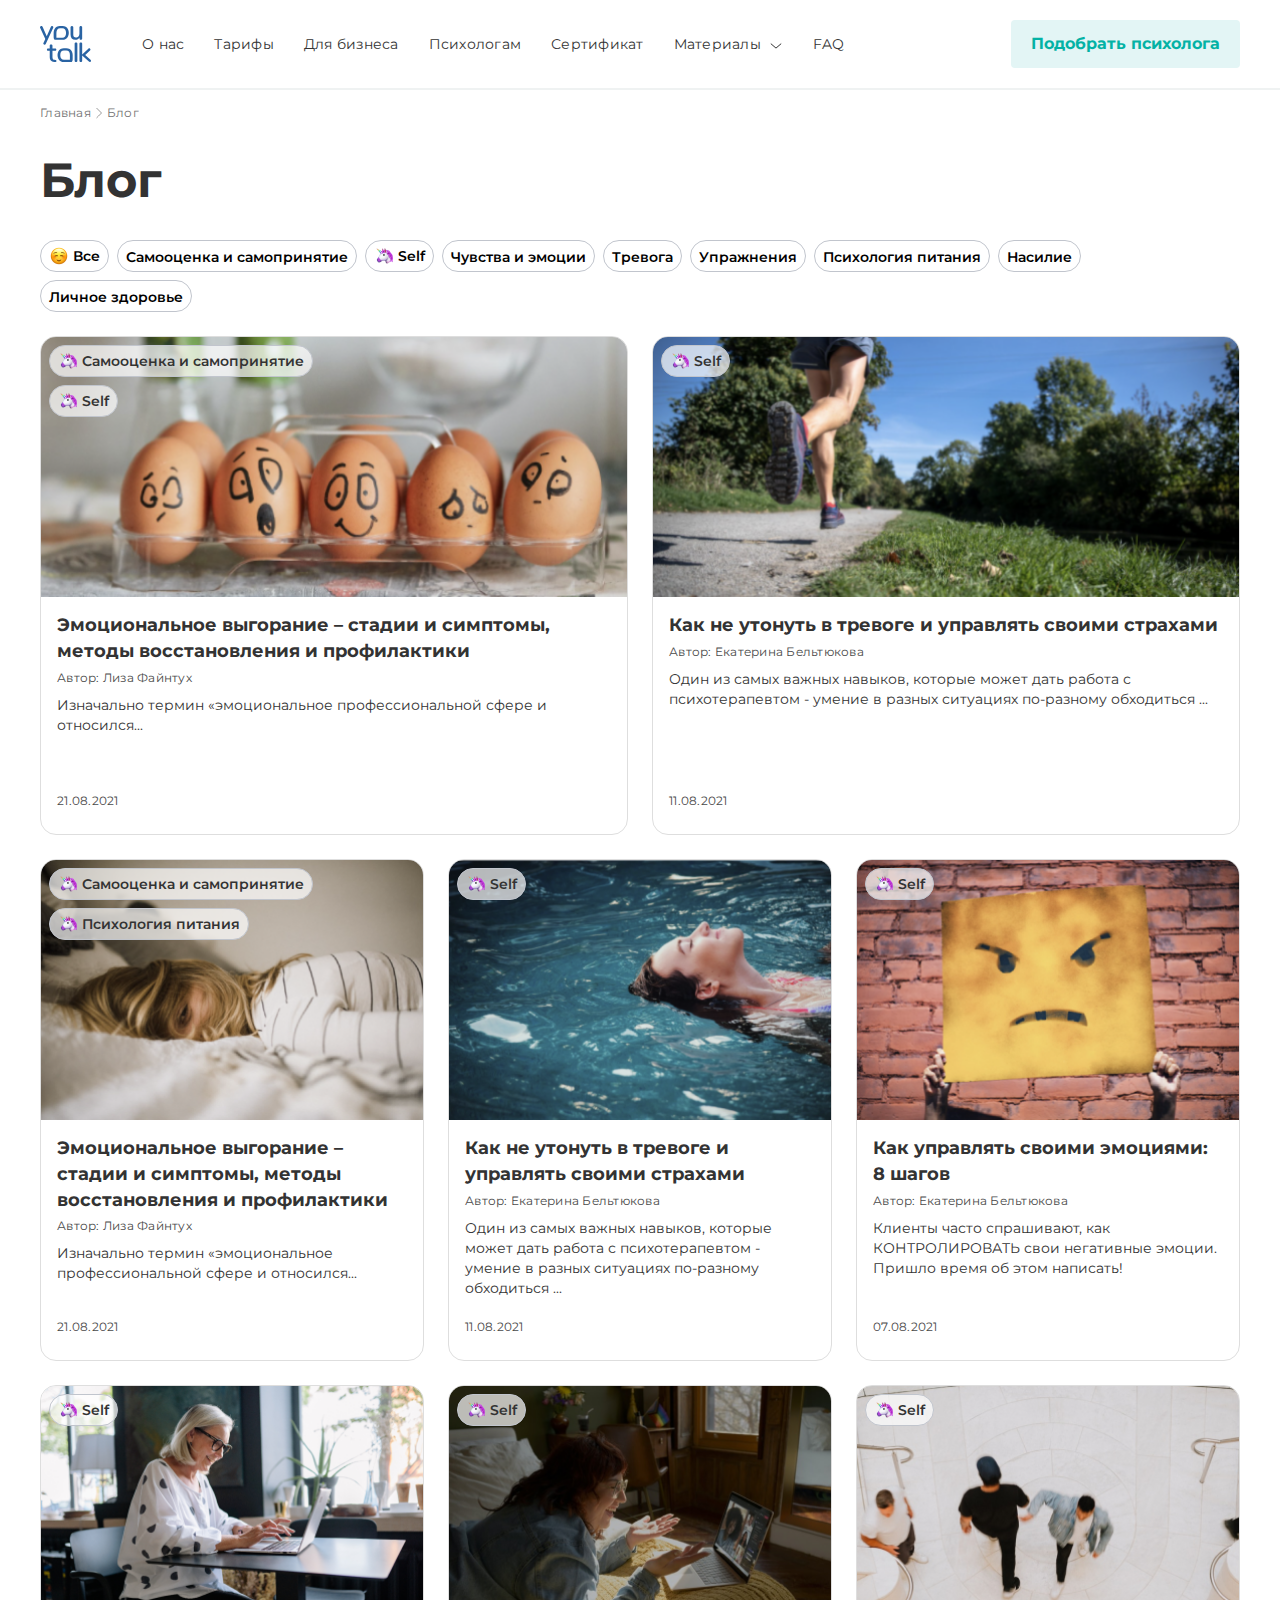
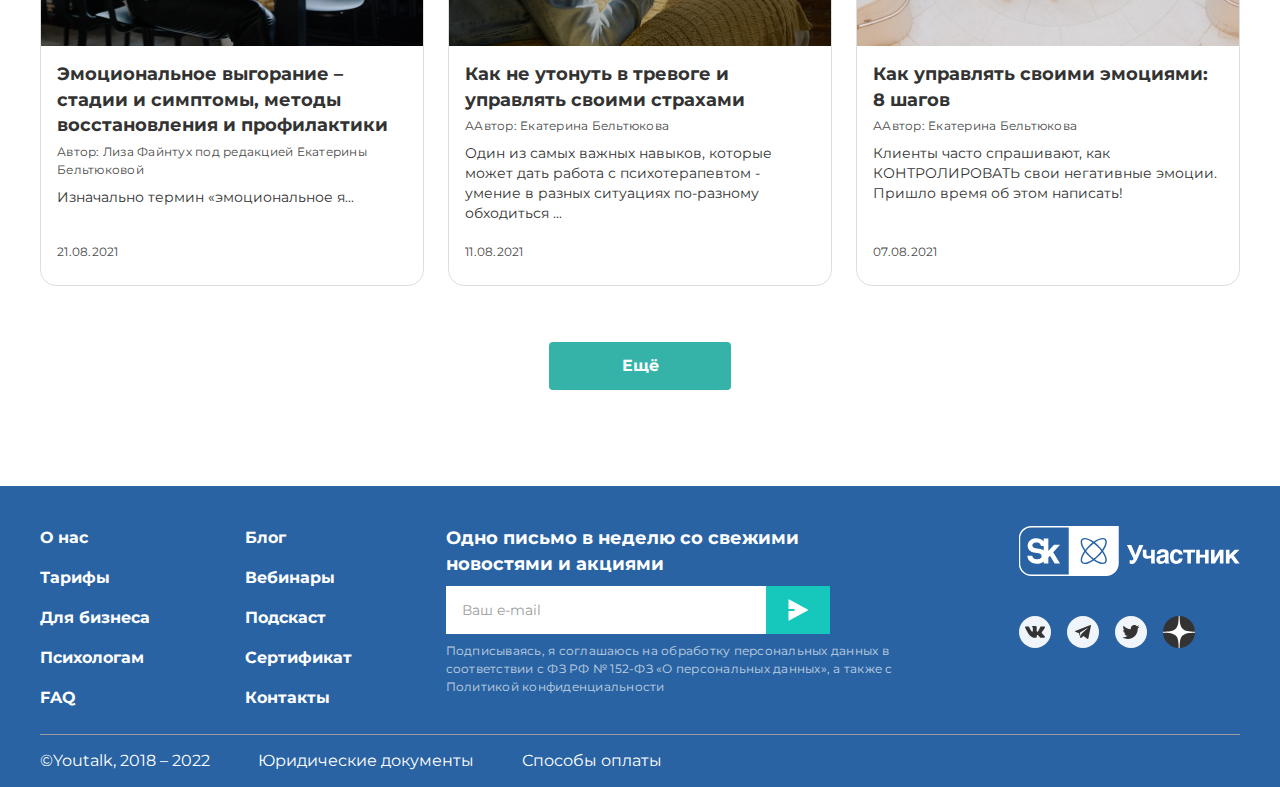
==== index.html @ fca1dd37 "Сверстан футер, написаны стили для desktop" ====
<!DOCTYPE html>
<html lang="en">
<head>
    <meta charset="UTF-8">
    <meta http-equiv="X-UA-Compatible" content="IE=edge">
    <meta name="viewport" content="width=device-width, initial-scale=1.0">
    <title>Youtalk</title>
    <link rel="stylesheet" href="css/style.css">
</head>
<body>
    <header class="header">
        <div class="header__container container">
            <div class="header__navigation">
                <a href="#" class="logo"><img src="img/first-page/header/logo.svg" alt="logo icon"></a>
                <nav class="header__menu">
                    <div id="burger" class="header__burger"><span></span></div>
                    <ul id="menu" class="header__menu-list">
                        <li class="header__menu-item"><a href="#" class="header__menu-link">О нас</a></li>
                        <li class="header__menu-item"><a href="#" class="header__menu-link">Тарифы</a></li>
                        <li class="header__menu-item"><a href="#" class="header__menu-link">Для бизнеса</a></li>
                        <li class="header__menu-item"><a href="#" class="header__menu-link">Психологам</a></li>
                        <li class="header__menu-item"><a href="#" class="header__menu-link">Сертификат</a></li>
                        <li class="header__menu-item header__menu-item_double"><a href="#" class="header__menu-link header__menu-link_double" ><div class="header__menu-link-text">Материалы</div><img src="img/first-page/header/arrow-down.svg" alt="arrow down" class="header__menu-link-img"></a></li>
                        <li class="header__menu-item"><a href="#" class="header__menu-link">FAQ</a></li>
                    </ul>
                </nav>
            </div>
            <button class="button button_lightgreen">Подобрать психолога</button>
        </div>
    </header>
    <main class="main">
        <div class="container">
            <div class="main-links">
                <a href="#" class="main-link">Главная</a> <img src="img/first-page/main/Arrow-right.svg" alt="стрелка вправо"> <a href="#" class="main-link">Блог</a>
            </div>
            <h1 class="main__title title-main">Блог</h1>
            <div class="filter">
                <button class="filter__item item-filter item-filter_double"><img src="img/first-page/main/smile-icon.svg" alt="голова игрушечной лошадки"> Все</button>
                <button class="filter__item item-filter">Самооценка и самопринятие</button>
                <button class="filter__item item-filter item-filter_double"><img src="img/first-page/main/horse-icon.svg" alt="head of horse icon"> Self</button>
                <button class="filter__item item-filter">Чувства и эмоции</button>
                <button class="filter__item item-filter">Тревога</button>
                <button class="filter__item item-filter">Упражнения</button>
                <button class="filter__item item-filter">Психология питания</button>
                <button class="filter__item item-filter">Насилие</button>
                <button class="filter__item item-filter">Личное здоровье</button>
            </div>
            <div class="cards-big">
                <a href="#" class="cards-big__item card">
                    <div class="card__img"><img src="img/first-page/main/pic-big1.png" alt="десяток яиц с нарисованными рожицами"></div>
                    <div class="card__content">
                        <h3 class="card__title">Эмоциональное выгорание – стадии и симптомы, методы восстановления и профилактики</h3>
                        <div class="card__autor">Автор: Лиза Файнтух</div>
                        <p class="card__text">Изначально термин «эмоциональное профессиональной сфере и относился...</p>
                        <div class="card__date">21.08.2021</div>
                    </div>
                    <div class="card__filter-first item-filter item-filter_double"><img src="img/first-page/main/horse-icon.svg" alt="head of horse icon">Самооценка и самопринятие</div>
                    <div class="card__filter-second item-filter item-filter_double"><img src="img/first-page/main/horse-icon.svg" alt="head of horse icon">Self</div>
                </a>
                <a href="#" class="cards-big__item card">
                    <div class="card__img"><img src="img/first-page/main/pic-big2.png" alt="ноги бегущего по тропинке среди зеленых кустов человека"></div>
                    <div class="card__content">
                        <h3 class="card__title">Как не утонуть в тревоге и управлять своими страхами</h3>
                        <div class="card__autor">Автор: Екатерина Бельтюкова</div>
                        <p class="card__text">Один из самых важных навыков, которые может дать работа с психотерапевтом - умение в разных ситуациях по-разному обходиться ...</p>
                        <div class="card__date">11.08.2021</div>
                    </div>
                    <div class="card__filter-first item-filter item-filter_double"><img src="img/first-page/main/horse-icon.svg" alt="head of horse icon">Self</div>
                </a>
            </div>
            <div class="cards">
                <a href="#" class="cards__item card">
                    <div class="card__img"><img src="img/first-page/main/pic-small1.png" alt="женщина лежит на кровати лицом вниз"></div>
                    <div class="card__content">
                        <h3 class="card__title">Эмоциональное выгорание – стадии и симптомы, методы восстановления и профилактики</h3>
                        <div class="card__autor">Автор: Лиза Файнтух</div>
                        <p class="card__text">Изначально термин «эмоциональное профессиональной сфере и относился...</p>
                        <div class="card__date">21.08.2021</div>
                    </div>
                    <div class="card__filter-first item-filter item-filter_double"><img src="img/first-page/main/horse-icon.svg" alt="head of horse icon">Самооценка и самопринятие</div>
                    <div class="card__filter-second item-filter item-filter_double"><img src="img/first-page/main/horse-icon.svg" alt="head of horse icon">Психология питания</div>
                </a>
                <a href="#" class="cards__item card">
                    <div class="card__img"><img src="img/first-page/main/pic-small2.png" alt="женщина лплывет на спине"></div>
                    <div class="card__content">
                        <h3 class="card__title">Как не утонуть в тревоге и управлять своими страхами</h3>
                        <div class="card__autor">Автор: Екатерина Бельтюкова</div>
                        <p class="card__text">Один из самых важных навыков, которые может дать работа с психотерапевтом - умение в разных ситуациях по-разному обходиться ...</p>
                        <div class="card__date">11.08.2021</div>
                    </div>
                    <div class="card__filter-first item-filter item-filter_double"><img src="img/first-page/main/horse-icon.svg" alt="head of horse icon">Self</div>
                </a>
                <a href="#" class="cards__item card">
                    <div class="card__img"><img src="img/first-page/main/pic-small3.png" alt="кто-то держит в руках картонку, на которой вырезана злая рожица"></div>
                    <div class="card__content">
                        <h3 class="card__title">Как управлять своими эмоциями: 8 шагов</h3>
                        <div class="card__autor">Автор: Екатерина Бельтюкова</div>
                        <p class="card__text">Клиенты часто спрашивают, как КОНТРОЛИРОВАТЬ свои негативные эмоции. Пришло время об этом написать!</p>
                        <div class="card__date">07.08.2021</div>
                    </div>
                    <div class="card__filter-first item-filter item-filter_double"><img src="img/first-page/main/horse-icon.svg" alt="head of horse icon">Self</div>
                </a>
                <a href="#" class="cards__item card">
                    <div class="card__img"><img src="img/first-page/main/pic-small4.png" alt="женщина в очках с белыми волосами, одетая в белую кофту в крупный грорх, сидит за столом и работает на ноутбуке"></div>
                    <div class="card__content">
                        <h3 class="card__title">Эмоциональное выгорание – стадии и симптомы, методы восстановления и профилактики</h3>
                        <div class="card__autor">Автор: Лиза Файнтух под редакцией  Екатерины Бельтюковой</div>
                        <p class="card__text">Изначально термин «эмоциональное я...</p>
                        <div class="card__date">21.08.2021</div>
                    </div>
                    <div class="card__filter-first item-filter item-filter_double"><img src="img/first-page/main/horse-icon.svg" alt="head of horse icon">Self</div>
                </a>
                <a href="#" class="cards__item card">
                    <div class="card__img"><img src="img/first-page/main/pic-small5.png" alt="женщина в очках, лежа на кровати, общается с кем-то по ноутбуку в полутемной комнате"></div>
                    <div class="card__content">
                        <h3 class="card__title">Как не утонуть в тревоге и управлять своими страхами</h3>
                        <div class="card__autor">ААвтор: Екатерина Бельтюкова</div>
                        <p class="card__text">Один из самых важных навыков, которые может дать работа с психотерапевтом - умение в разных ситуациях по-разному обходиться ...</p>
                        <div class="card__date">11.08.2021</div>
                    </div>
                    <div class="card__filter-first item-filter item-filter_double"><img src="img/first-page/main/horse-icon.svg" alt="head of horse icon">Self</div>
                </a>
                <a href="#" class="cards__item card">
                    <div class="card__img"><img src="img/first-page/main/pic-small6.png" alt="в помещении с белой плиткой на полу два мужчины проходят мимо друг друга в противоположные стороны"></div>
                    <div class="card__content">
                        <h3 class="card__title">Как управлять своими эмоциями: 8 шагов</h3>
                        <div class="card__autor">ААвтор: Екатерина Бельтюкова</div>
                        <p class="card__text">Клиенты часто спрашивают, как КОНТРОЛИРОВАТЬ свои негативные эмоции. Пришло время об этом написать!</p>
                        <div class="card__date">07.08.2021</div>
                    </div>
                    <div class="card__filter-first item-filter item-filter_double"><img src="img/first-page/main/horse-icon.svg" alt="head of horse icon">Self</div>
                </a>
            </div> 
            <button class="button button-green">Ещё</button>    
        </div>
    </main>
    <footer class="footer">
        <div class="container">
            <div class="footer__info">
                <nav class="footer__menu">
                    <div class="footer__menu-col">
                        <a href="#" class="footer__menu-link">О нас</a>
                        <a href="#" class="footer__menu-link">Тарифы</a>
                        <a href="#" class="footer__menu-link">Для бизнеса</a>
                        <a href="#" class="footer__menu-link">Психологам</a>
                        <a href="#" class="footer__menu-link">FAQ</a>
                    </div>
                    <div class="footer__menu-col">
                        <a href="#" class="footer__menu-link">Блог</a>
                        <a href="#" class="footer__menu-link">Вебинары</a>
                        <a href="#" class="footer__menu-link">Подскаст</a>
                        <a href="#" class="footer__menu-link">Сертификат</a>
                        <a href="#" class="footer__menu-link">Контакты</a>
                    </div>
                </nav>
                <div class="footer__contact">
                    <h3 class="footer__contact-title">Одно письмо в неделю со свежими новостями и акциями</h3>
                    <form class="footer__contact-form">
                        <input type="email" class="footer__contact-input" placeholder="Ваш e-mail">
                        <button class="footer__contact-button"><img src="img/first-page/footer/bold-arrow-right.svg" alt="жирная стрелка вправо"></button>
                    </form>
                    <p class="footer__contact-text">Подписываясь, я соглашаюсь на обработку персональных данных в соответствии с ФЗ РФ № 152-ФЗ «О персональных данных», а также с Политикой конфиденциальности</p> 
                </div>
                <div class="footer__socials">
                    <div class="footer__socials-big-icon"><img src="img/first-page/footer/sk-icon.svg" alt="иконка Sk участник"></div>
                    <div class="footer__socials-icons">
                        <a href="" class="footer__socials-icon" target="_blank"><img src="img/first-page/footer/vk-icon.svg" alt="Вконтакте иконка"></a>
                        <a href="" class="footer__socials-icon" target="_blank"><img src="img/first-page/footer/telegram-icon.svg" alt="Телеграм иконка"></a>
                        <a href="" class="footer__socials-icon" target="_blank"><img src="img/first-page/footer/twitter-icon.svg" alt="Твиттер иконка"></a>
                        <a href="" class="footer__socials-icon" target="_blank"><img src="img/first-page/footer/dzen-icon.svg" alt="Дзен иконка"></a>
                    </div>
                </div>
            </div>
            <div class="footer__dop-info">
                <p class="footer__coryright">&copy;Youtalk, 2018 – 2022</p>
                <a href="#" class="footer__dop-link">Юридические документы</a>
                <a href="#" class="footer__dop-link">Способы оплаты</a>
            </div>
        </div>
    </footer>
    <script src="js/script.js"></script>
</body>
</html>
---- css/style.css ----
@charset "UTF-8";
/*fonts*/
@font-face {
  font-family: "Montserrat";
  font-style: normal;
  font-weight: 400;
  src: local("Montserrat"), url("../fonts/Montserrat-Regular.woff") format("woff"), url("../fonts/Montserrat-Regular.ttf") format("ttf");
}
@font-face {
  font-family: "Montserrat";
  font-style: normal;
  font-weight: 500;
  src: local("Montserrat"), url("../fonts/Montserrat-Medium.woff") format("woff"), url("../fonts/Montserrat-Medium.ttf") format("ttf");
}
@font-face {
  font-family: "Montserrat";
  font-style: normal;
  font-weight: 600;
  src: local("Montserrat"), url("../fonts/Montserrat-SemiBold.woff") format("woff"), url("../fonts/Montserrat-SemiBold.ttf") format("ttf");
}
@font-face {
  font-family: "Montserrat";
  font-style: normal;
  font-weight: 700;
  src: local("Montserrat"), url("../fonts/Montserrat-Bold.woff") format("woff"), url("../fonts/Montserrat-Bold.ttf") format("ttf");
}
@font-face {
  font-family: "Montserrat";
  font-style: italic;
  font-weight: 400;
  src: local("Montserrat"), url("../fonts/Montserrat-Italic.woff") format("woff"), url("../fonts/Montserrat-Italic.ttf") format("ttf");
}
/*Обнуление*/
* {
  padding: 0;
  margin: 0;
  border: 0;
}

html {
  font-size: 16px;
}

html,
body {
  height: 100%;
  width: 100%;
}

*,
*:before,
*:after {
  box-sizing: border-box;
}

:focus,
:active {
  outline: none;
}

a:focus,
a:active {
  outline: none;
}

nav,
footer,
header,
aside {
  display: block;
}

input,
button,
textarea {
  font-family: inherit;
}

input::-ms-clear {
  display: none;
}

button {
  cursor: pointer;
}

button::-moz-focus-inner {
  padding: 0;
  border: 0;
}

a {
  color: inherit;
}

a,
a:visited {
  text-decoration: none;
}

a:hover {
  text-decoration: none;
}

ul li {
  list-style: none;
}

img {
  vertical-align: top;
}

h1,
h2,
h3,
h4,
h5,
h6 {
  font-size: inherit;
  font-weight: 400;
}

/*--------------------*/
body {
  font-family: "Montserrat", serif;
  color: #333333;
}

.container {
  max-width: 1230px;
  margin: 0 auto;
  padding: 0 15px;
}

.button {
  display: flex;
  justify-content: center;
  align-items: center;
  text-align: center;
  border-radius: 4px;
}

.title-main {
  font-size: 3rem;
  line-height: 117%;
  font-weight: 700;
}

/*header*/
.header {
  padding: 20px 0;
  box-shadow: 0 2px 0 #EFF2F2;
}
.header__container {
  display: flex;
  justify-content: space-between;
  align-items: center;
}
.header__navigation {
  display: flex;
  align-items: center;
}
.header__menu {
  margin-right: 15px;
}
.header__menu-list {
  display: flex;
  align-items: flex-end;
}
.header__menu-item:not(:last-child) {
  margin-right: 30px;
}
.header__menu-link {
  font-size: 0.875rem;
  line-height: 114%;
  letter-spacing: 0.25px;
  transition: all 0.5s ease;
}
.header__menu-link_double {
  display: flex;
  align-items: flex-end;
}
.header__menu-link:hover {
  color: #03B2A5;
}
.header__menu-link:hover .header__menu-link-img {
  transition: all 0.5s ease;
  transform: rotate(180deg);
}
.header__menu-link-text {
  margin-right: 8px;
}

.logo {
  margin-right: 51px;
}

.button_lightgreen {
  padding: 14px 20px;
  background-color: #E3F5F5;
  color: #03B2A5;
  font-size: 1rem;
  line-height: 122%;
  font-weight: 700;
  transition: all 0.5s ease;
}
.button_lightgreen:hover {
  background: #b4e8e4;
  border-color: #b4e8e4;
  color: #00a89b;
}

@media (max-width: 1080px) {
  .header {
    box-shadow: none;
  }
  .logo {
    margin-right: 32px;
  }
  .header__menu-item:not(:last-child) {
    margin-right: 16px;
  }
}
@media (max-width: 970px) {
  .header__navigation {
    width: 100%;
    justify-content: space-between;
  }
  .header .header__menu-item:not(:last-child) {
    margin-right: 20px;
  }
  .button_lightgreen {
    display: none;
  }
}
@media (max-width: 768px) {
  .header__menu-list {
    display: none;
  }
  .header__burger {
    display: block;
    position: absolute;
    top: 31px;
    right: 15px;
    width: 18px;
    height: 14px;
    z-index: 5;
    transition: all 0.5s ease;
  }
  .header__burger span {
    position: absolute;
    background-color: #03B2A5;
    left: 0;
    top: 6px;
    width: 100%;
    height: 2px;
    transition: all 0.3s ease 0s;
  }
  .header__burger::before,
  .header__burger::after {
    content: "";
    background-color: #03B2A5;
    position: absolute;
    width: 100%;
    height: 2px;
    left: 0;
    transition: all 0.3s ease 0s;
  }
  .header__burger::before {
    top: 0;
  }
  .header__burger::after {
    bottom: 0;
  }
  .header__burger_active span {
    transform: scale(0);
  }
  .header__burger_active::before {
    background-color: #fff;
    transform: rotate(45deg);
    top: 0;
  }
  .header__burger_active::after {
    background-color: #fff;
    transform: rotate(-45deg);
    bottom: 12px;
  }
  .header__menu-list_active {
    position: absolute;
    z-index: 4;
    display: block;
    overflow: auto;
    top: 0;
    left: 0;
    background-color: #03a094;
    width: 100vw;
    height: 100vh;
    padding-top: 100px;
    text-align: center;
    transition: all 0.5s ease;
  }
  .header__menu-list_active .header__menu-item:not(:last-child) {
    margin-right: 0;
    margin-bottom: 40px;
  }
  .header__menu-list_active .header__menu-link {
    font-size: 2rem;
    color: #E3F5F5;
  }
  .header__menu-list_active .header__menu-link_double {
    justify-content: center;
    align-items: center;
  }
  .header__menu-list_active .header__menu-link-img {
    transform: rotate(-90deg);
  }
}
@media (max-width: 414px) {
  .header__menu-link {
    font-size: 1.625rem;
  }
}
/*main*/
.main {
  padding: 16px 0 96px;
}
.main__title {
  margin-bottom: 32px;
}

.main-links {
  margin-bottom: 30px;
  display: flex;
  align-items: center;
  opacity: 0.7;
}

.main-link {
  font-size: 0.75rem;
  line-height: 150%;
  letter-spacing: 0.25px;
  transition: all 0.5s ease;
}
.main-link:hover {
  text-decoration: underline;
}

.filter {
  margin-bottom: 24px;
  display: flex;
  align-items: center;
  flex-wrap: wrap;
  gap: 8px;
}

.item-filter {
  padding: 6px 8px;
  height: 32px;
  background-color: #fff;
  border: 1px solid #C1C5CD;
  border-radius: 24px;
  font-size: 0.875rem;
  line-height: 143%;
  font-weight: 600;
}
.item-filter_double {
  display: flex;
  align-items: center;
}
.item-filter_double img {
  margin-right: 4px;
}

.cards-big {
  margin-bottom: 24px;
  display: grid;
  grid-template-columns: repeat(auto-fit, minmax(358px, 1fr));
  gap: 24px;
}
.cards-big__item {
  min-height: 499px;
}

.card {
  position: relative;
  border: 1px solid #DEDEDE;
  border-radius: 16px;
  overflow: hidden;
  display: flex;
  flex-direction: column;
}
.card__img {
  flex: 0 1 260px;
  overflow: hidden;
}
.card__img img {
  width: 100%;
  height: 100%;
  -o-object-fit: cover;
     object-fit: cover;
  -o-object-position: center;
     object-position: center;
}
.card__content {
  padding: 16px;
  flex: 1 1 auto;
  display: flex;
  flex-direction: column;
}
.card__body {
  height: 100%;
}
.card__title {
  margin-bottom: 4px;
  font-size: 1.125rem;
  line-height: 144%;
  font-weight: 700;
}
.card__autor, .card__date {
  margin-bottom: 8px;
  font-size: 0.75rem;
  line-height: 150%;
  letter-spacing: 0.25px;
  color: #494949;
}
.card__text {
  flex: 1 1 auto;
  margin-bottom: 20px;
  font-size: 0.875rem;
  line-height: 143%;
}
.card__filter-first, .card__filter-second {
  position: absolute;
  left: 8px;
  width: -moz-fit-content;
  width: fit-content;
  background-color: rgba(255, 255, 255, 0.7);
}
.card__filter-first {
  top: 8px;
}
.card__filter-second {
  top: 48px;
}

.cards {
  margin-bottom: 56px;
  display: grid;
  grid-template-columns: repeat(auto-fit, minmax(283px, 1fr));
  gap: 24px;
}
.cards__item {
  min-height: 475px;
}

.button-green {
  margin: 0 auto;
  padding: 12px 16px;
  width: 182px;
  background-color: #35B3A9;
  color: #FFFFFF;
  font-size: 1rem;
  line-height: 150%;
  font-weight: 700;
  transition: all 0.5s ease;
}
.button-green:hover {
  background-color: #03a094;
}

@media (max-width: 1024px) {
  .main {
    padding: 16px 0 60px;
  }
  .main-links {
    margin-bottom: 40px;
  }
  .cards {
    margin-bottom: 35px;
  }
  .cards .card__img {
    flex: 0 1 206px;
  }
}
@media (max-width: 768px) {
  .main {
    padding: 16px 0 55px;
  }
  .cards-big .card__img {
    flex: 0 1 404px;
  }
  .cards {
    margin-bottom: 33px;
  }
}
@media (max-width: 414px) {
  .main {
    padding: 16px 0 59px;
  }
  .main__title {
    margin-bottom: 24px;
  }
  .main-links {
    margin-bottom: 32px;
  }
  .title-main {
    font-size: 2rem;
    line-height: 125%;
  }
  .filter {
    margin-bottom: 16px;
    flex-wrap: nowrap;
    overflow: auto;
    scrollbar-width: none;
  }
  .filter__item {
    min-width: -moz-fit-content;
    min-width: fit-content;
  }
  .cards-big {
    grid-template-columns: 1fr;
  }
  .cards-big .card__img {
    flex: 0 1 206px;
  }
  .cards {
    grid-template-columns: 1fr;
    margin-bottom: 28px;
  }
}
@media (max-width: 320px) {
  .main-links {
    margin-bottom: 24px;
  }
  .title-main {
    font-size: 1.5rem;
    line-height: 133%;
  }
}
@media (max-width: 310px) {
  .item-filter {
    font-size: 0.75rem;
  }
}
/*footer*/
.footer {
  padding: 40px 0 17px;
  background-color: #2963A3;
  color: #FFFFFF;
}
.footer__info {
  padding-bottom: 24px;
  border-bottom: 1px solid #9D9D9D;
  display: flex;
  justify-content: space-between;
}
.footer__menu {
  flex: 0 1 26%;
  display: flex;
  justify-content: space-between;
}
.footer__menu-col {
  display: flex;
  flex-direction: column;
}
.footer__menu-col:not(:last-child) {
  margin-right: 15px;
}
.footer__menu-link {
  font-size: 1rem;
  line-height: 150%;
  font-weight: 700;
  transition: all 0.5s ease;
}
.footer__menu-link:hover {
  text-decoration: underline;
}
.footer__menu-link:not(:last-child) {
  margin-bottom: 16px;
}
.footer__contact {
  flex: 0 1 40%;
}
.footer__contact-title {
  margin-bottom: 8px;
  max-width: 356px;
  font-size: 1.125rem;
  line-height: 144%;
  font-weight: 700;
}
.footer__contact-form {
  margin-bottom: 8px;
  display: flex;
  align-items: center;
  border-radius: 4px;
}
.footer__contact-input {
  padding: 14px 16px;
  width: 320px;
  height: 48px;
}
.footer__contact-input::-moz-placeholder {
  font-size: 0.875rem;
  line-height: 143%;
  color: #9D9D9D;
}
.footer__contact-input::placeholder {
  font-size: 0.875rem;
  line-height: 143%;
  color: #9D9D9D;
}
.footer__contact-button {
  width: 64px;
  height: 48px;
  background-color: #16C8BB;
  transition: all 0.5s ease;
}
.footer__contact-button:hover {
  background-color: #03a094;
}
.footer__contact-text {
  font-size: 0.75rem;
  line-height: 150%;
  letter-spacing: 0.25px;
  color: #FFFFFF;
  opacity: 0.7;
}
.footer__socials {
  flex: 0 1 18%;
}
.footer__socials-big-icon {
  margin-bottom: 40px;
}
.footer__socials-icons {
  display: flex;
}
.footer__socials-icon:not(:last-child) {
  margin-right: 16px;
}
.footer__dop-info {
  padding-top: 16px;
  display: flex;
  align-items: center;
}
.footer__coryright {
  margin-right: 48px;
}
.footer__dop-link {
  transition: all 0.5s ease;
}
.footer__dop-link:hover {
  text-decoration: underline;
}
.footer__dop-link:not(:last-child) {
  margin-right: 48px;
}
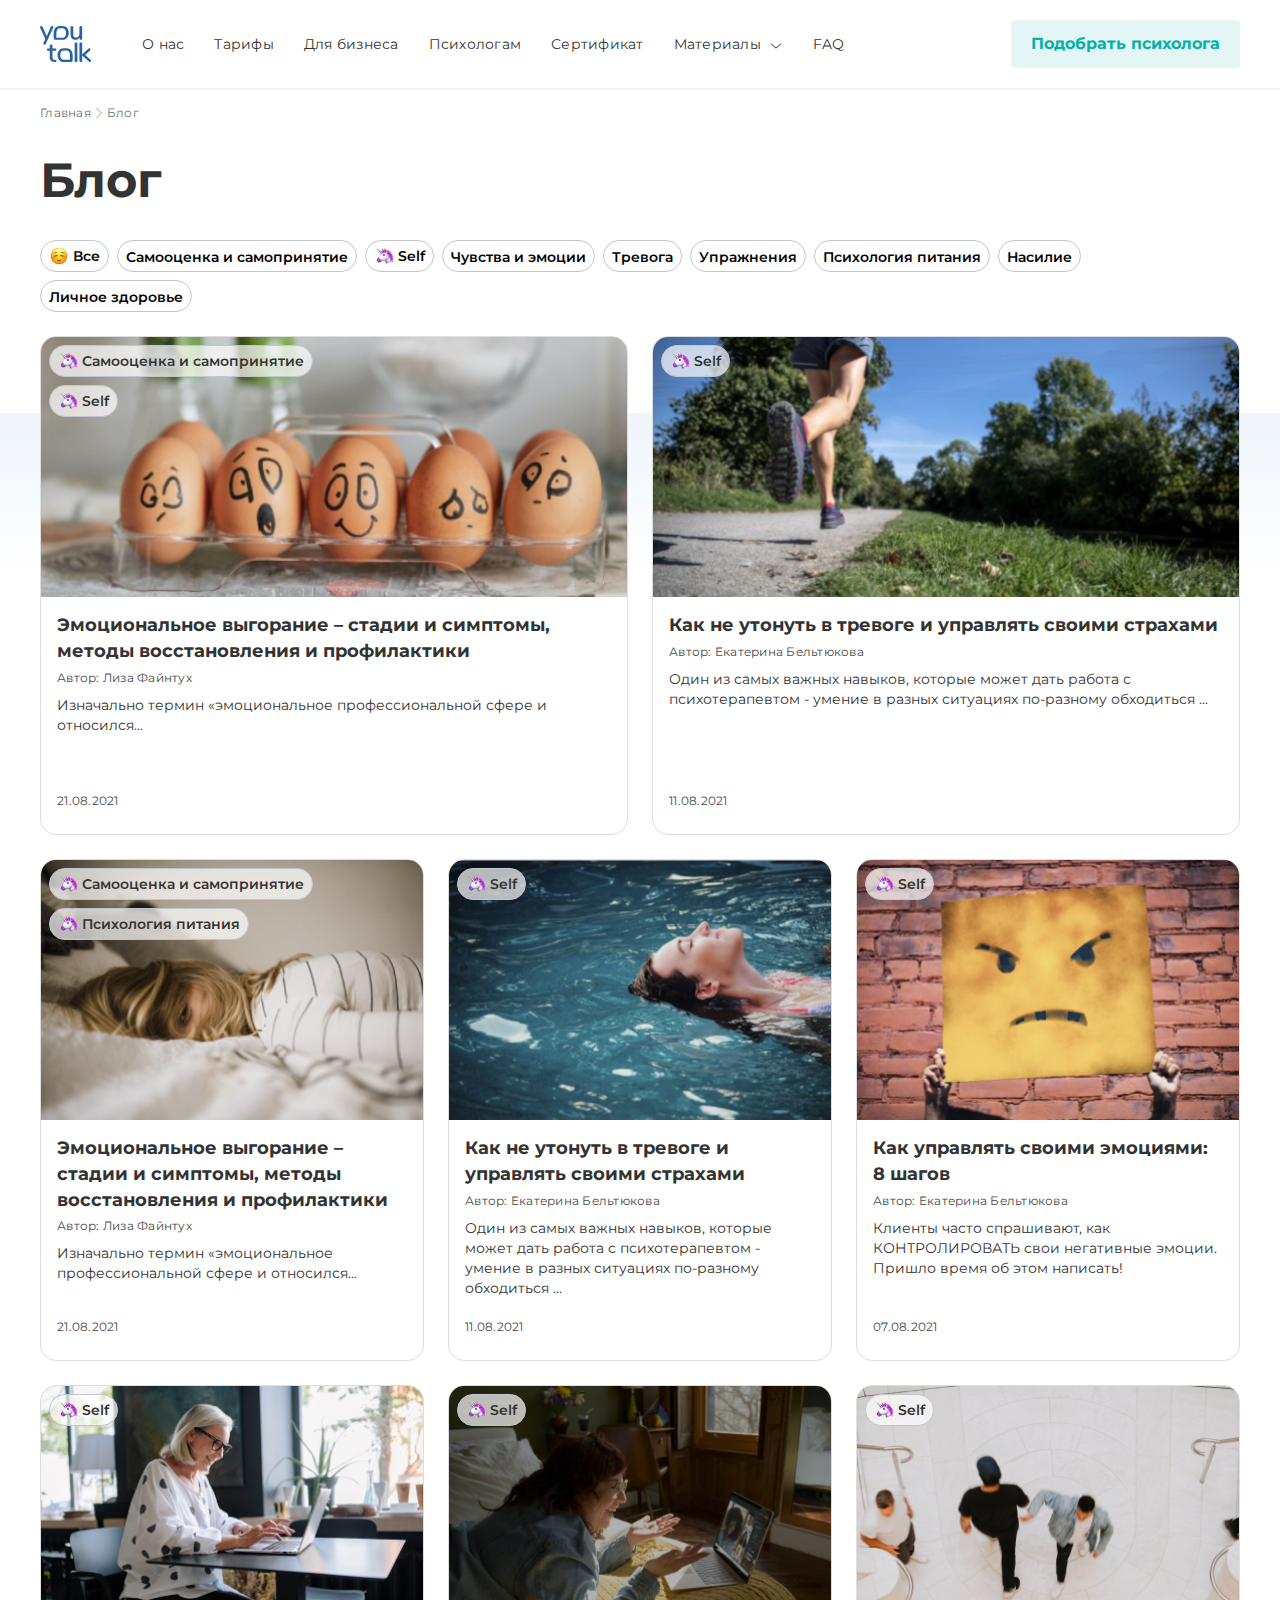
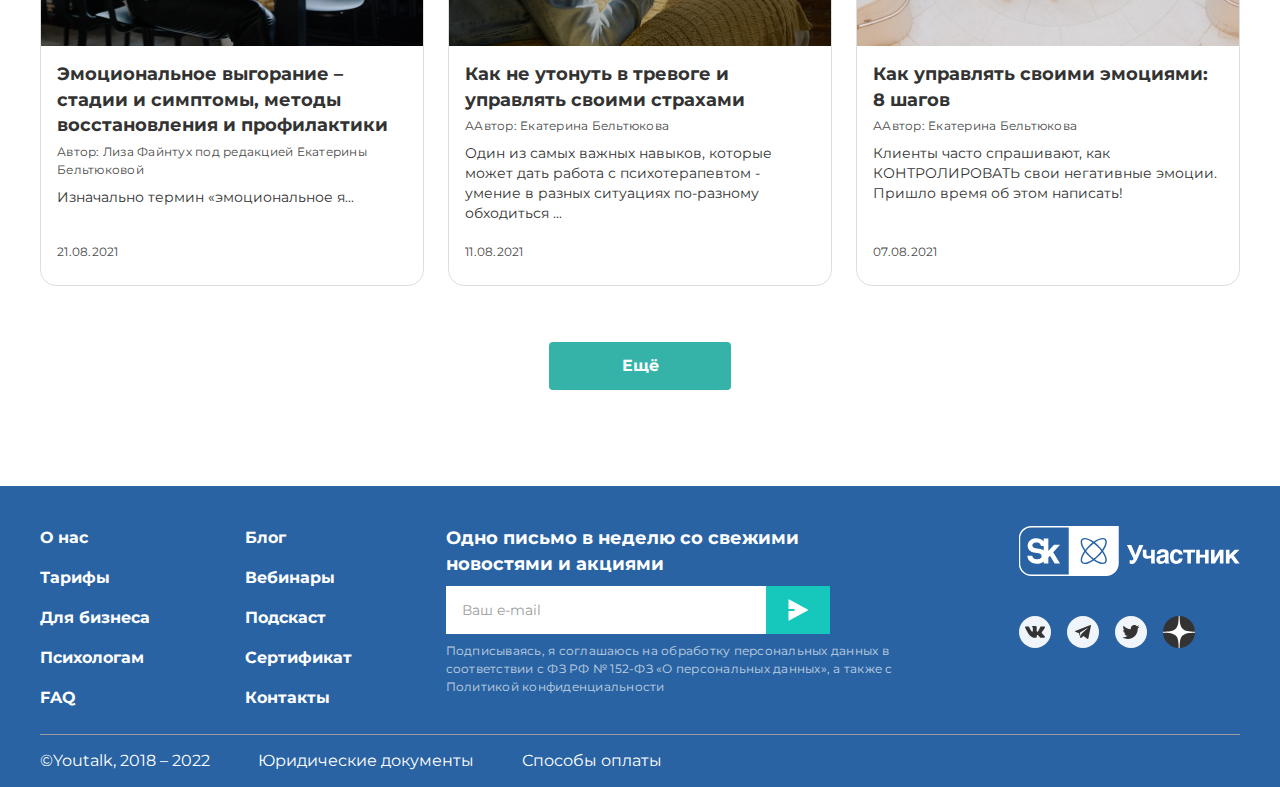
==== commit 16bd6e91: "Добывлен псевдо элемент заднего фона в main" ====
--- a/index.html
+++ b/index.html
@@ -133,6 +133,7 @@
             </div> 
             <button class="button button-green">Ещё</button>    
         </div>
+        <div class="main__dop-fon"></div>
     </main>
     <footer class="footer">
         <div class="container">
--- a/css/style.css
+++ b/css/style.css
@@ -323,6 +323,18 @@
 /*main*/
 .main {
   padding: 16px 0 96px;
+  position: relative;
+}
+.main::after {
+  content: "";
+  position: absolute;
+  top: 325px;
+  left: 0;
+  width: 100%;
+  height: 672px;
+  background: rgb(239, 245, 251);
+  background: linear-gradient(0deg, rgb(255, 255, 255) 0%, rgba(255, 255, 255, 0) 75%, rgb(239, 245, 251) 100%);
+  z-index: -1;
 }
 .main__title {
   margin-bottom: 32px;
@@ -472,6 +484,9 @@
   .main {
     padding: 16px 0 60px;
   }
+  .main::after {
+    display: none;
+  }
   .main-links {
     margin-bottom: 40px;
   }
@@ -555,6 +570,7 @@
   justify-content: space-between;
 }
 .footer__menu {
+  margin-right: 30px;
   flex: 0 1 26%;
   display: flex;
   justify-content: space-between;
@@ -564,7 +580,7 @@
   flex-direction: column;
 }
 .footer__menu-col:not(:last-child) {
-  margin-right: 15px;
+  margin-right: 30px;
 }
 .footer__menu-link {
   font-size: 1rem;
@@ -579,6 +595,7 @@
   margin-bottom: 16px;
 }
 .footer__contact {
+  margin-right: 30px;
   flex: 0 1 40%;
 }
 .footer__contact-title {
@@ -653,4 +670,58 @@
 }
 .footer__dop-link:not(:last-child) {
   margin-right: 48px;
+}
+
+@media (max-width: 936px) {
+  .footer {
+    padding: 35px 0 23px;
+  }
+  .footer__info {
+    padding-bottom: 27px;
+    flex-wrap: wrap;
+  }
+  .footer__socials {
+    margin-top: 26px;
+  }
+  .footer__menu {
+    flex: 0 1 24%;
+  }
+  .footer__contact {
+    flex: 0 1 59%;
+  }
+}
+@media (max-width: 764px) {
+  .footer {
+    padding: 35px 0 37px;
+  }
+  .footer__info {
+    padding-bottom: 20px;
+  }
+  .footer__menu {
+    margin-right: 0;
+    margin-bottom: 23px;
+    flex: 0 1 100%;
+  }
+  .footer__contact {
+    margin-right: 0;
+    flex: 0 1 100%;
+  }
+  .footer__contact-input {
+    width: 320px;
+  }
+  .footer__dop-info {
+    padding-top: 20px;
+    flex-direction: column;
+    align-items: flex-start;
+  }
+  .footer__coryright,
+  .footer__dop-link:not(:last-child) {
+    margin-right: 0;
+    margin-bottom: 20px;
+  }
+}
+@media (max-width: 414px) {
+  .footer__contact-input {
+    width: 90%;
+  }
 }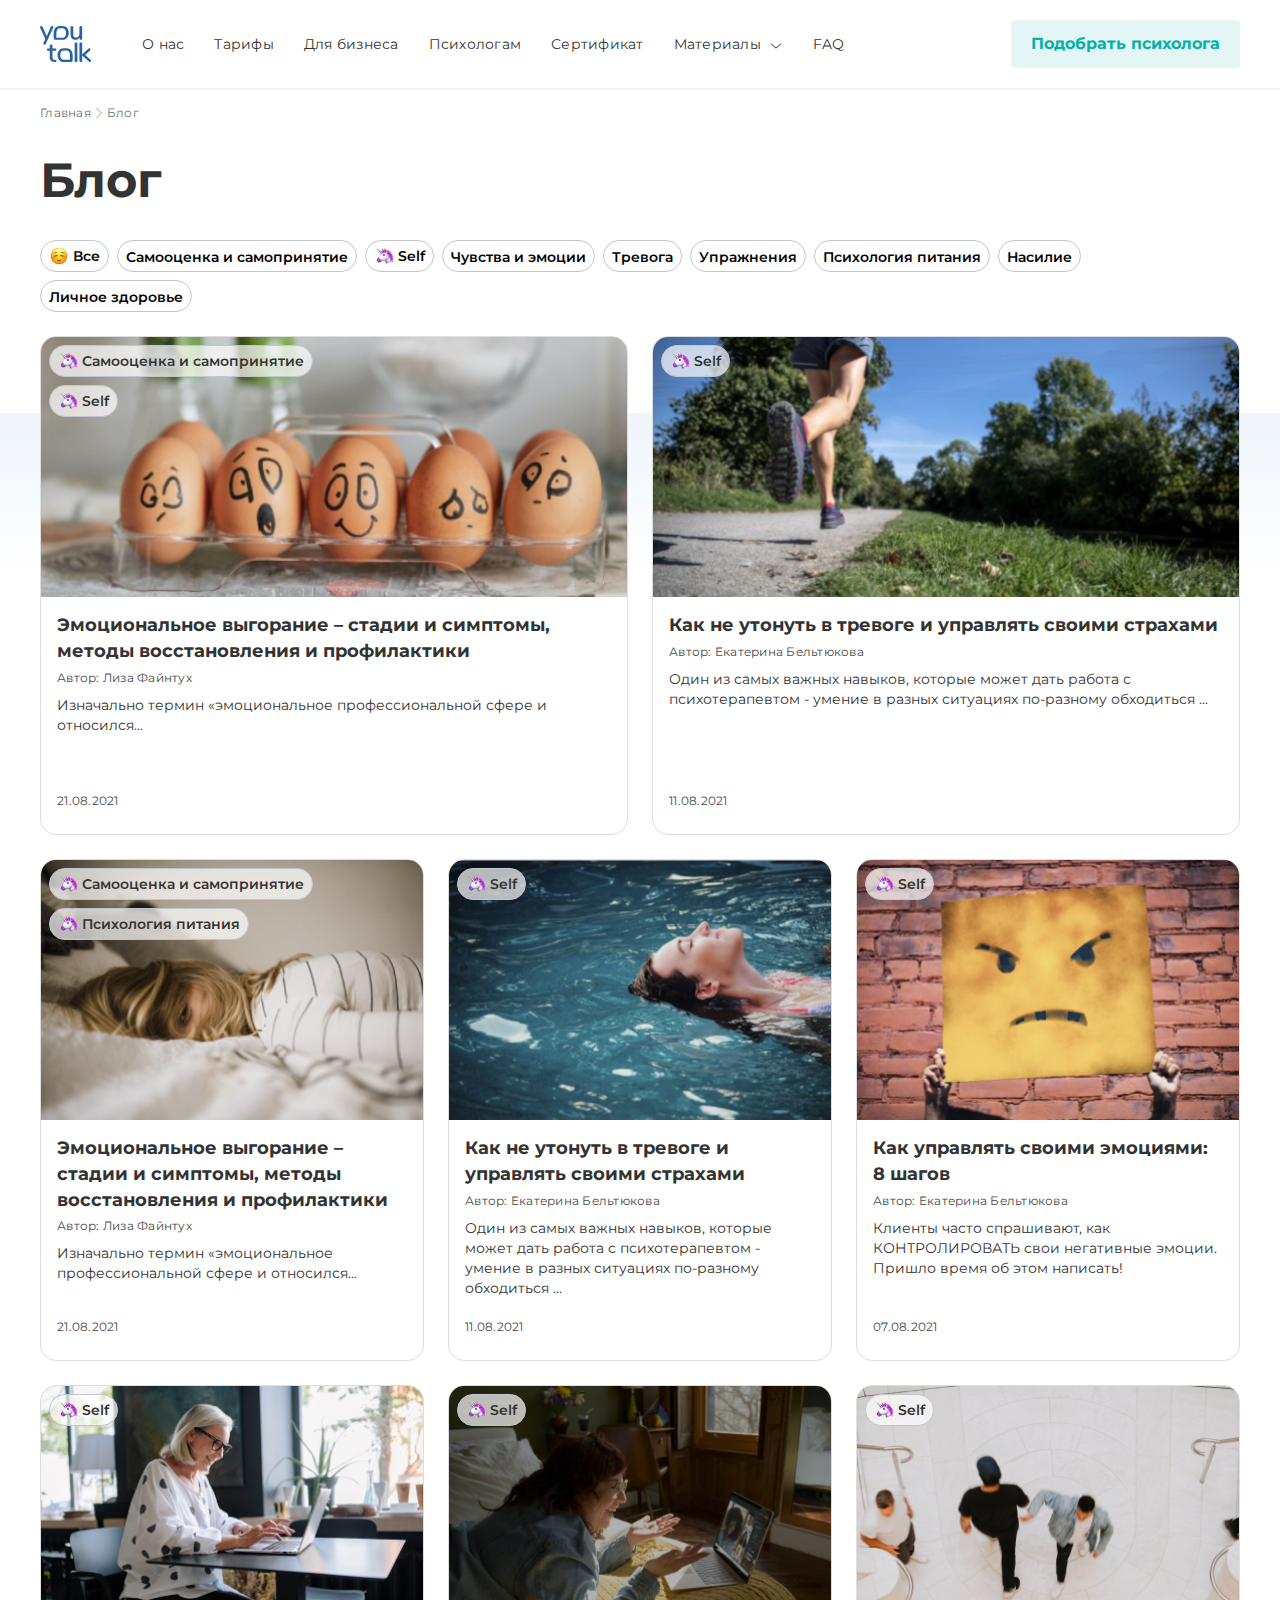
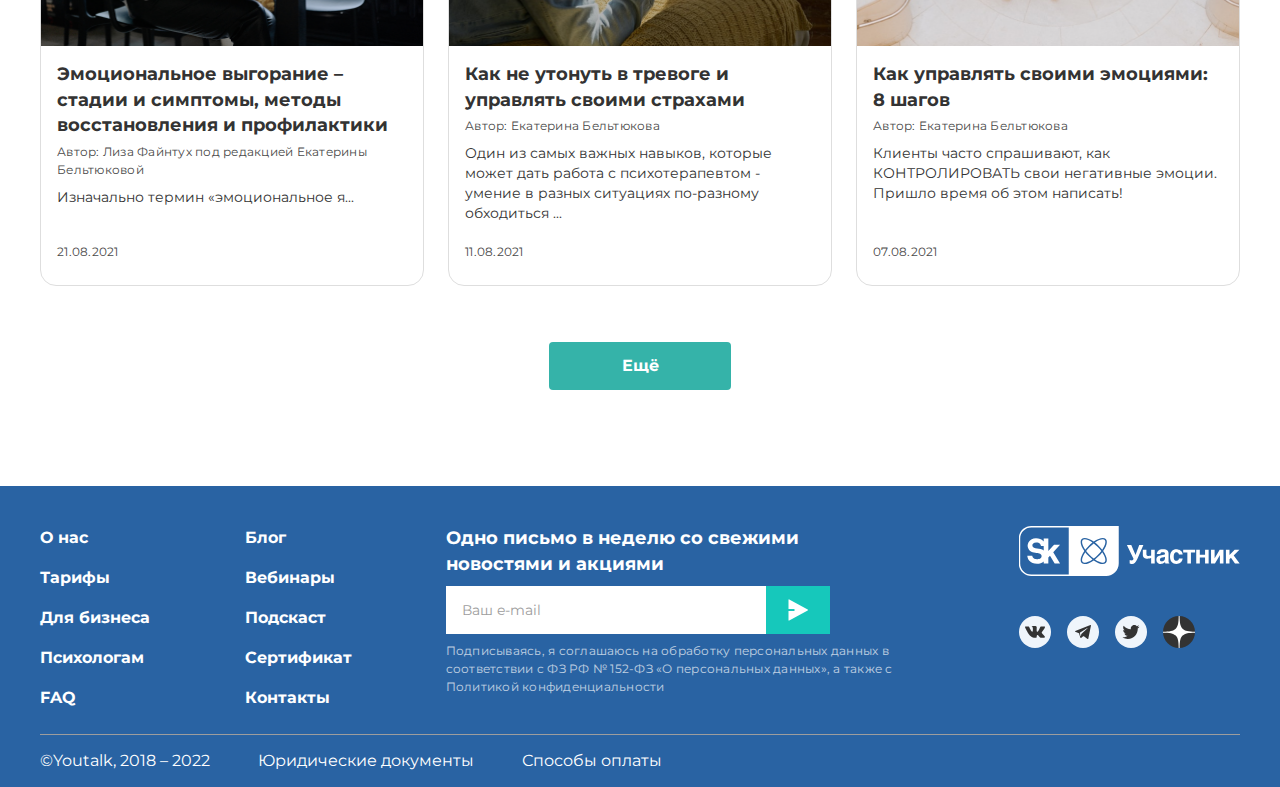
==== commit 760bc3a7: "Исправлены дополнительные страницы" ====
--- a/index.html
+++ b/index.html
@@ -31,7 +31,7 @@
     <main class="main">
         <div class="container">
             <div class="main-links">
-                <a href="#" class="main-link">Главная</a> <img src="img/first-page/main/Arrow-right.svg" alt="стрелка вправо"> <a href="#" class="main-link">Блог</a>
+                <a href="index.html" class="main-link">Главная</a> <img src="img/first-page/main/Arrow-right.svg" alt="стрелка вправо"> <a href="index.html" class="main-link">Блог</a>
             </div>
             <h1 class="main__title title-main">Блог</h1>
             <div class="filter">
@@ -46,7 +46,7 @@
                 <button class="filter__item item-filter">Личное здоровье</button>
             </div>
             <div class="cards-big">
-                <a href="#" class="cards-big__item card">
+                <a href="article-one.html" class="cards-big__item card">
                     <div class="card__img"><img src="img/first-page/main/pic-big1.png" alt="десяток яиц с нарисованными рожицами"></div>
                     <div class="card__content">
                         <h3 class="card__title">Эмоциональное выгорание – стадии и симптомы, методы восстановления и профилактики</h3>
@@ -57,7 +57,7 @@
                     <div class="card__filter-first item-filter item-filter_double"><img src="img/first-page/main/horse-icon.svg" alt="head of horse icon">Самооценка и самопринятие</div>
                     <div class="card__filter-second item-filter item-filter_double"><img src="img/first-page/main/horse-icon.svg" alt="head of horse icon">Self</div>
                 </a>
-                <a href="#" class="cards-big__item card">
+                <a href="article-two.html.html" class="cards-big__item card">
                     <div class="card__img"><img src="img/first-page/main/pic-big2.png" alt="ноги бегущего по тропинке среди зеленых кустов человека"></div>
                     <div class="card__content">
                         <h3 class="card__title">Как не утонуть в тревоге и управлять своими страхами</h3>
@@ -69,7 +69,7 @@
                 </a>
             </div>
             <div class="cards">
-                <a href="#" class="cards__item card">
+                <a href="article-three.html" class="cards__item card">
                     <div class="card__img"><img src="img/first-page/main/pic-small1.png" alt="женщина лежит на кровати лицом вниз"></div>
                     <div class="card__content">
                         <h3 class="card__title">Эмоциональное выгорание – стадии и симптомы, методы восстановления и профилактики</h3>
@@ -80,7 +80,7 @@
                     <div class="card__filter-first item-filter item-filter_double"><img src="img/first-page/main/horse-icon.svg" alt="head of horse icon">Самооценка и самопринятие</div>
                     <div class="card__filter-second item-filter item-filter_double"><img src="img/first-page/main/horse-icon.svg" alt="head of horse icon">Психология питания</div>
                 </a>
-                <a href="#" class="cards__item card">
+                <a href="article-four.html" class="cards__item card">
                     <div class="card__img"><img src="img/first-page/main/pic-small2.png" alt="женщина лплывет на спине"></div>
                     <div class="card__content">
                         <h3 class="card__title">Как не утонуть в тревоге и управлять своими страхами</h3>
@@ -90,7 +90,7 @@
                     </div>
                     <div class="card__filter-first item-filter item-filter_double"><img src="img/first-page/main/horse-icon.svg" alt="head of horse icon">Self</div>
                 </a>
-                <a href="#" class="cards__item card">
+                <a href="article-five.html" class="cards__item card">
                     <div class="card__img"><img src="img/first-page/main/pic-small3.png" alt="кто-то держит в руках картонку, на которой вырезана злая рожица"></div>
                     <div class="card__content">
                         <h3 class="card__title">Как управлять своими эмоциями: 8 шагов</h3>
@@ -100,31 +100,31 @@
                     </div>
                     <div class="card__filter-first item-filter item-filter_double"><img src="img/first-page/main/horse-icon.svg" alt="head of horse icon">Self</div>
                 </a>
-                <a href="#" class="cards__item card">
+                <a href="article-six.html" class="cards__item card">
                     <div class="card__img"><img src="img/first-page/main/pic-small4.png" alt="женщина в очках с белыми волосами, одетая в белую кофту в крупный грорх, сидит за столом и работает на ноутбуке"></div>
                     <div class="card__content">
                         <h3 class="card__title">Эмоциональное выгорание – стадии и симптомы, методы восстановления и профилактики</h3>
-                        <div class="card__autor">Автор: Лиза Файнтух под редакцией  Екатерины Бельтюковой</div>
+                        <div class="card__autor">Автор: Лиза Файнтух под редакцией Екатерины Бельтюковой</div>
                         <p class="card__text">Изначально термин «эмоциональное я...</p>
                         <div class="card__date">21.08.2021</div>
                     </div>
                     <div class="card__filter-first item-filter item-filter_double"><img src="img/first-page/main/horse-icon.svg" alt="head of horse icon">Self</div>
                 </a>
-                <a href="#" class="cards__item card">
+                <a href="article-seven.html" class="cards__item card">
                     <div class="card__img"><img src="img/first-page/main/pic-small5.png" alt="женщина в очках, лежа на кровати, общается с кем-то по ноутбуку в полутемной комнате"></div>
                     <div class="card__content">
                         <h3 class="card__title">Как не утонуть в тревоге и управлять своими страхами</h3>
-                        <div class="card__autor">ААвтор: Екатерина Бельтюкова</div>
+                        <div class="card__autor">Автор: Екатерина Бельтюкова</div>
                         <p class="card__text">Один из самых важных навыков, которые может дать работа с психотерапевтом - умение в разных ситуациях по-разному обходиться ...</p>
                         <div class="card__date">11.08.2021</div>
                     </div>
                     <div class="card__filter-first item-filter item-filter_double"><img src="img/first-page/main/horse-icon.svg" alt="head of horse icon">Self</div>
                 </a>
-                <a href="#" class="cards__item card">
+                <a href="article-eight.html" class="cards__item card">
                     <div class="card__img"><img src="img/first-page/main/pic-small6.png" alt="в помещении с белой плиткой на полу два мужчины проходят мимо друг друга в противоположные стороны"></div>
                     <div class="card__content">
                         <h3 class="card__title">Как управлять своими эмоциями: 8 шагов</h3>
-                        <div class="card__autor">ААвтор: Екатерина Бельтюкова</div>
+                        <div class="card__autor">Автор: Екатерина Бельтюкова</div>
                         <p class="card__text">Клиенты часто спрашивают, как КОНТРОЛИРОВАТЬ свои негативные эмоции. Пришло время об этом написать!</p>
                         <div class="card__date">07.08.2021</div>
                     </div>
--- a/css/style.css
+++ b/css/style.css
@@ -375,6 +375,9 @@
   line-height: 143%;
   font-weight: 600;
 }
+.item-filter:hover {
+  border: 1px solid #16C8BB;
+}
 .item-filter_double {
   display: flex;
   align-items: center;
@@ -436,8 +439,8 @@
   color: #494949;
 }
 .card__text {
+  margin-bottom: 20px;
   flex: 1 1 auto;
-  margin-bottom: 20px;
   font-size: 0.875rem;
   line-height: 143%;
 }
@@ -724,4 +727,623 @@
   .footer__contact-input {
     width: 90%;
   }
+}
+/*SECOND PAGE*/
+.second-container {
+  display: grid;
+  grid-template-columns: 58% 24%;
+  justify-content: space-between;
+}
+
+.title {
+  font-size: 1.5rem;
+  line-height: 133%;
+  font-weight: 700;
+}
+
+.list-item-green {
+  position: relative;
+  padding-left: 32px;
+}
+.list-item-green::before {
+  content: "";
+  position: absolute;
+  width: 8px;
+  height: 8px;
+  border-radius: 50%;
+  background-color: #03B2A5;
+  left: 8px;
+  top: 8px;
+}
+
+.main-links_second {
+  margin-top: 16px;
+  margin-bottom: 0;
+}
+
+/*main-second*/
+.main-block {
+  margin-top: 54px;
+}
+.main-block__title {
+  margin-bottom: 16px;
+}
+.main-block__autor {
+  margin-bottom: 24px;
+  font-size: 0.875rem;
+  line-height: 143%;
+  color: #494949;
+}
+.main-block__img {
+  margin-bottom: 24px;
+  max-width: 690px;
+  height: 331px;
+}
+.main-block__img img {
+  width: 100%;
+  height: 100%;
+  -o-object-fit: cover;
+     object-fit: cover;
+  -o-object-position: right;
+     object-position: right;
+}
+.main-block__subtitle {
+  margin-bottom: 16px;
+  font-size: 1rem;
+  line-height: 150%;
+  font-weight: 700;
+}
+.main-block__list {
+  margin-bottom: 24px;
+}
+.main-block__list-dop {
+  margin-bottom: 4px;
+}
+.main-block__list-dop_first {
+  padding-left: 24px;
+}
+.main-block__list-dop_second {
+  padding-left: 40px;
+}
+.main-block__list-dop_third {
+  padding-left: 56px;
+}
+.main-block__list-item {
+  font-size: 1rem;
+  line-height: 150%;
+  font-weight: 500;
+  text-decoration: underline;
+}
+.main-block__list-item:not(:last-child) {
+  margin-bottom: 14px;
+}
+
+.introduction__title {
+  margin-bottom: 16px;
+}
+.introduction__text {
+  font-size: 1rem;
+  line-height: 150%;
+  font-weight: 500;
+}
+.introduction p.introduction__text:not(:last-child) {
+  margin-bottom: 16px;
+}
+.introduction__card {
+  margin: 40px 0 24px;
+  padding: 24px;
+  position: relative;
+  background-color: #F3F7FE;
+  border-radius: 16px;
+  font-size: 1rem;
+  line-height: 150%;
+}
+.introduction__card-text {
+  margin-bottom: 8px;
+  font-style: italic;
+}
+.introduction__card-autor {
+  font-weight: 700;
+}
+.introduction__card-decor {
+  position: absolute;
+  top: 24px;
+  left: 24px;
+}
+
+.what-to-do {
+  font-size: 16px;
+  line-height: 150%;
+  font-weight: 500;
+}
+.what-to-do__title {
+  margin-bottom: 16px;
+}
+.what-to-do__list {
+  margin-bottom: 24px;
+}
+.what-to-do__list-item:not(:last-child) {
+  margin-bottom: 16px;
+}
+.what-to-do__img {
+  margin-bottom: 24px;
+}
+.what-to-do__img figcaption {
+  font-size: 0.875rem;
+  line-height: 130%;
+  letter-spacing: 0.25px;
+  color: #868686;
+}
+.what-to-do__img-pic {
+  margin-bottom: 16px;
+  max-width: 691px;
+  height: 365px;
+  overflow: hidden;
+}
+.what-to-do__img-pic img {
+  width: 100%;
+  height: 100%;
+  -o-object-fit: cover;
+     object-fit: cover;
+}
+.what-to-do__text-center {
+  margin: 48px auto 72px;
+  padding: 24px 0;
+  max-width: 485px;
+  position: relative;
+  font-weight: 400;
+  font-style: italic;
+  text-align: center;
+}
+.what-to-do__text-center-decor {
+  position: absolute;
+  top: 0;
+  left: calc(50% - 120px);
+  z-index: -1;
+}
+.what-to-do__items {
+  margin: 24px 0;
+  display: flex;
+  justify-content: space-between;
+}
+.what-to-do__item-img {
+  margin-right: 15px;
+  flex: 0 1 282px;
+}
+.what-to-do__item-text {
+  flex: 0 1 385px;
+}
+.what-to-do__exercise {
+  margin: 24px 0;
+  padding: 24px;
+  border-radius: 16px;
+}
+.what-to-do__item-double {
+  flex: 0 1 333px;
+}
+.what-to-do__item-double:not(:last-child) {
+  margin-right: 15px;
+}
+.what-to-do__item-double-img {
+  margin-bottom: 24px;
+}
+.what-to-do__item-double-img img {
+  width: 100%;
+  height: 100%;
+  -o-object-fit: cover;
+     object-fit: cover;
+}
+.what-to-do__text-decor-yellow {
+  margin-bottom: 24px;
+  text-align: center;
+}
+.what-to-do__links {
+  display: inline-flex;
+  flex-wrap: wrap;
+}
+.what-to-do__link {
+  position: relative;
+  font-size: 0.875rem;
+  line-height: 143%;
+  font-weight: 400;
+  color: #2963A3;
+}
+.what-to-do__link:not(:last-child) {
+  margin-right: 20px;
+}
+.what-to-do__link:not(:last-child)::after {
+  content: "";
+  width: 2px;
+  height: 2px;
+  background-color: #494949;
+  position: absolute;
+  right: -11px;
+  top: 50%;
+}
+
+.exercise_yellow {
+  background-color: #FEFAEC;
+}
+.exercise_rose {
+  background-color: #FFF3EB;
+}
+.exercise_green {
+  background-color: rgba(3, 178, 165, 0.1);
+}
+.exercise__title {
+  margin-bottom: 8px;
+  font-weight: 700;
+}
+
+/*aside*/
+.aside {
+  padding-top: 88px;
+  position: relative;
+}
+.aside__card {
+  max-width: 282px;
+  border-radius: 16px;
+}
+
+.card-registration {
+  margin-bottom: 24px;
+  padding: 24px;
+  background-color: #E6F0FD;
+  text-align: center;
+}
+.card-registration__img {
+  margin-bottom: 24px;
+}
+.card-registration__img img {
+  width: 100%;
+  height: 100%;
+  -o-object-fit: cover;
+     object-fit: cover;
+}
+.card-registration__title {
+  margin-bottom: 11px;
+  font-size: 1.125rem;
+  line-height: 133%;
+  font-weight: 700;
+}
+.card-registration__text {
+  margin-bottom: 24px;
+  font-size: 0.875rem;
+  line-height: 143%;
+}
+.card-registration__button {
+  width: 234px;
+}
+
+.card-psychlogist {
+  margin-bottom: 28px;
+  padding: 24px 16px 36px;
+  position: relative;
+  border: 1px solid #DEDEDE;
+  box-shadow: 0 30px 50px #EFF5FB;
+}
+.card-psychlogist__penson-info {
+  text-align: center;
+  padding-bottom: 16px;
+  box-shadow: 0 1px 0 #DEDEDE;
+}
+.card-psychlogist__img {
+  margin-bottom: 16px;
+}
+.card-psychlogist__title {
+  font-size: 1.25rem;
+  line-height: 140%;
+  font-weight: 700;
+}
+.card-psychlogist__subtitle {
+  margin-bottom: 4px;
+  font-size: 1rem;
+  line-height: 150%;
+  font-weight: 600;
+}
+.card-psychlogist__text {
+  font-size: 0.875rem;
+  line-height: 143%;
+  color: #A2A7B1;
+  display: flex;
+  justify-content: center;
+}
+.card-psychlogist__text1 {
+  margin-right: 20px;
+  position: relative;
+}
+.card-psychlogist__text1::after {
+  content: "";
+  width: 2px;
+  height: 2px;
+  background-color: #A2A7B1;
+  position: absolute;
+  right: -11px;
+  top: 50%;
+}
+.card-psychlogist__professional-info {
+  padding-top: 16px;
+}
+.card-psychlogist__subtitle-bold {
+  margin-bottom: 8px;
+  font-size: 1rem;
+  line-height: 150%;
+  font-weight: 700;
+}
+.card-psychlogist__list {
+  margin-bottom: 20px;
+}
+.card-psychlogist__list-item {
+  font-size: 0.875rem;
+  line-height: 143%;
+}
+.card-psychlogist__list-item:not(:last-child) {
+  margin-bottom: 8px;
+}
+.card-psychlogist__dop-item {
+  padding: 3px 6px;
+  position: absolute;
+  left: 16px;
+  display: flex;
+  align-items: center;
+  border-radius: 6px;
+  background-color: rgba(243, 244, 248, 0.7);
+  font-size: 0.75rem;
+  line-height: 150%;
+}
+.card-psychlogist__dop-item_first {
+  top: 16px;
+}
+.card-psychlogist__dop-item_second {
+  top: 48px;
+}
+
+.card-img {
+  margin-bottom: 42px;
+}
+.card-img img {
+  width: 100%;
+  height: 100%;
+  -o-object-fit: cover;
+     object-fit: cover;
+}
+
+.card-price {
+  padding: 32px 54px 32px 32px;
+  background: url("../img/second-page/aside/gifts.png");
+  border: 1px solid #DEDEDE;
+  box-shadow: 0 30px 50px #EFF5FB;
+  border-radius: 24px;
+}
+.card-price__title {
+  margin-bottom: 16px;
+  font-size: 1.125rem;
+  line-height: 144%;
+  font-weight: 700;
+  color: #2963A3;
+}
+.card-price__title span {
+  font-size: 1.5rem;
+  line-height: 133%;
+}
+.card-price__text {
+  margin-bottom: 16px;
+  font-size: 0.875rem;
+  line-height: 143%;
+  color: #011632;
+}
+.card-price__price {
+  margin-bottom: 16px;
+  font-size: 1.5rem;
+  line-height: 133%;
+  font-weight: 700;
+}
+.card-price__button {
+  margin: 0;
+  width: 108px;
+  font-size: 1rem;
+  line-height: 150%;
+}
+
+.aside-decor {
+  position: absolute;
+  top: -2720px;
+  right: 0;
+}
+
+/*last block  choose-psychologist*/
+.choose-psychologist {
+  position: relative;
+}
+.choose-psychologist .container {
+  padding: 72px 29px 26px 15px;
+  border-top: 1px solid #DEDEDE;
+}
+.choose-psychologist__items {
+  display: flex;
+  justify-content: space-between;
+}
+.choose-psychologist__item:first-child {
+  max-width: 348px;
+}
+.choose-psychologist__title {
+  margin-bottom: 24px;
+}
+.choose-psychologist__text {
+  margin-bottom: 32px;
+  font-size: 1.125rem;
+  line-height: 144%;
+}
+.choose-psychologist__button {
+  margin: 0;
+  width: 238px;
+  height: 60px;
+}
+.choose-psychologist__decor {
+  position: absolute;
+  top: 72px;
+  right: 0;
+}
+.choose-psychologist__decor-down {
+  width: 100%;
+  height: 85px;
+}
+.choose-psychologist__decor-down img {
+  width: 100%;
+  height: 100%;
+  -o-object-fit: cover;
+     object-fit: cover;
+  -o-object-position: center;
+     object-position: center;
+}
+
+@media (max-width: 1180px) {
+  .card-registration__button {
+    width: 182px;
+  }
+}
+@media (max-width: 1024px) {
+  .second-container {
+    grid-template-columns: 70% 29%;
+  }
+  .main-second {
+    padding-bottom: 47px;
+  }
+  .main-block__list-item:nth-child(2),
+  .main-block__list-item:nth-child(3) {
+    display: none;
+  }
+  .aside-decor {
+    display: none;
+  }
+  .choose-psychologist__decor {
+    display: none;
+  }
+  .choose-psychologist {
+    display: none;
+  }
+  .what-to-do__links {
+    display: none;
+  }
+}
+@media (max-width: 768px) {
+  .second-container {
+    max-width: 728px;
+    grid-template-columns: 1fr;
+  }
+  .aside {
+    padding: 0 0 59px;
+    display: grid;
+    grid-template-columns: repeat(2, 1fr);
+    gap: 36px 16px;
+  }
+  .aside__card {
+    max-width: 100%;
+  }
+  .card-img {
+    max-height: 242px;
+    overflow: hidden;
+  }
+  .card-price {
+    padding: 18px 42px 4px 21px;
+    max-height: 242px;
+    background-size: cover;
+    background-position: bottom;
+  }
+}
+@media (max-width: 598px) {
+  .main-links_second {
+    flex-wrap: nowrap;
+    overflow: auto;
+    scrollbar-width: none;
+  }
+  .main-links_second .main-link {
+    white-space: nowrap;
+  }
+  .main-block {
+    margin-top: 32px;
+  }
+  .main-block__title {
+    font-size: 2rem;
+    line-height: 125%;
+  }
+  .main-block__img {
+    height: 207px;
+  }
+  .what-to-do__img-pic {
+    height: 207px;
+  }
+  .what-to-do__items {
+    flex-direction: column;
+  }
+  .what-to-do__item-img {
+    margin-right: 0;
+    margin-bottom: 16px;
+    flex: 0 1 auto;
+    overflow: hidden;
+  }
+  .what-to-do__item-img img {
+    width: 100%;
+    height: 100%;
+    -o-object-fit: cover;
+       object-fit: cover;
+    -o-object-position: top;
+       object-position: top;
+  }
+  .what-to-do__item-img-height {
+    max-height: 450px;
+  }
+  .what-to-do__item-text {
+    flex: 0 1 auto;
+  }
+  .what-to-do__item-double:not(:last-child) {
+    margin-right: 0;
+    margin-bottom: 24px;
+  }
+  .aside {
+    grid-template-columns: 1fr;
+    gap: 24px;
+  }
+  .card-img,
+  .card-price {
+    max-height: 100%;
+  }
+  .card-price {
+    min-height: 248px;
+  }
+}
+@media (max-width: 320px) {
+  .main-second {
+    padding-bottom: 16px;
+  }
+  .main-block__title {
+    font-size: 1.5rem;
+    line-height: 133%;
+  }
+  .main-block__img {
+    margin-bottom: 16px;
+    height: 160px;
+  }
+  .title {
+    margin-bottom: 8px;
+    font-size: 1.125rem;
+    line-height: 144%;
+  }
+  .what-to-do__list {
+    margin-bottom: 16px;
+  }
+  .what-to-do__img {
+    margin-bottom: 16px;
+  }
+  .what-to-do__img-pic {
+    height: 160px;
+  }
+  .what-to-do__text-center {
+    margin: 24px auto 16px;
+    padding: 0;
+  }
+  .what-to-do__item-double-img {
+    margin-bottom: 8px;
+    height: 235px;
+  }
 }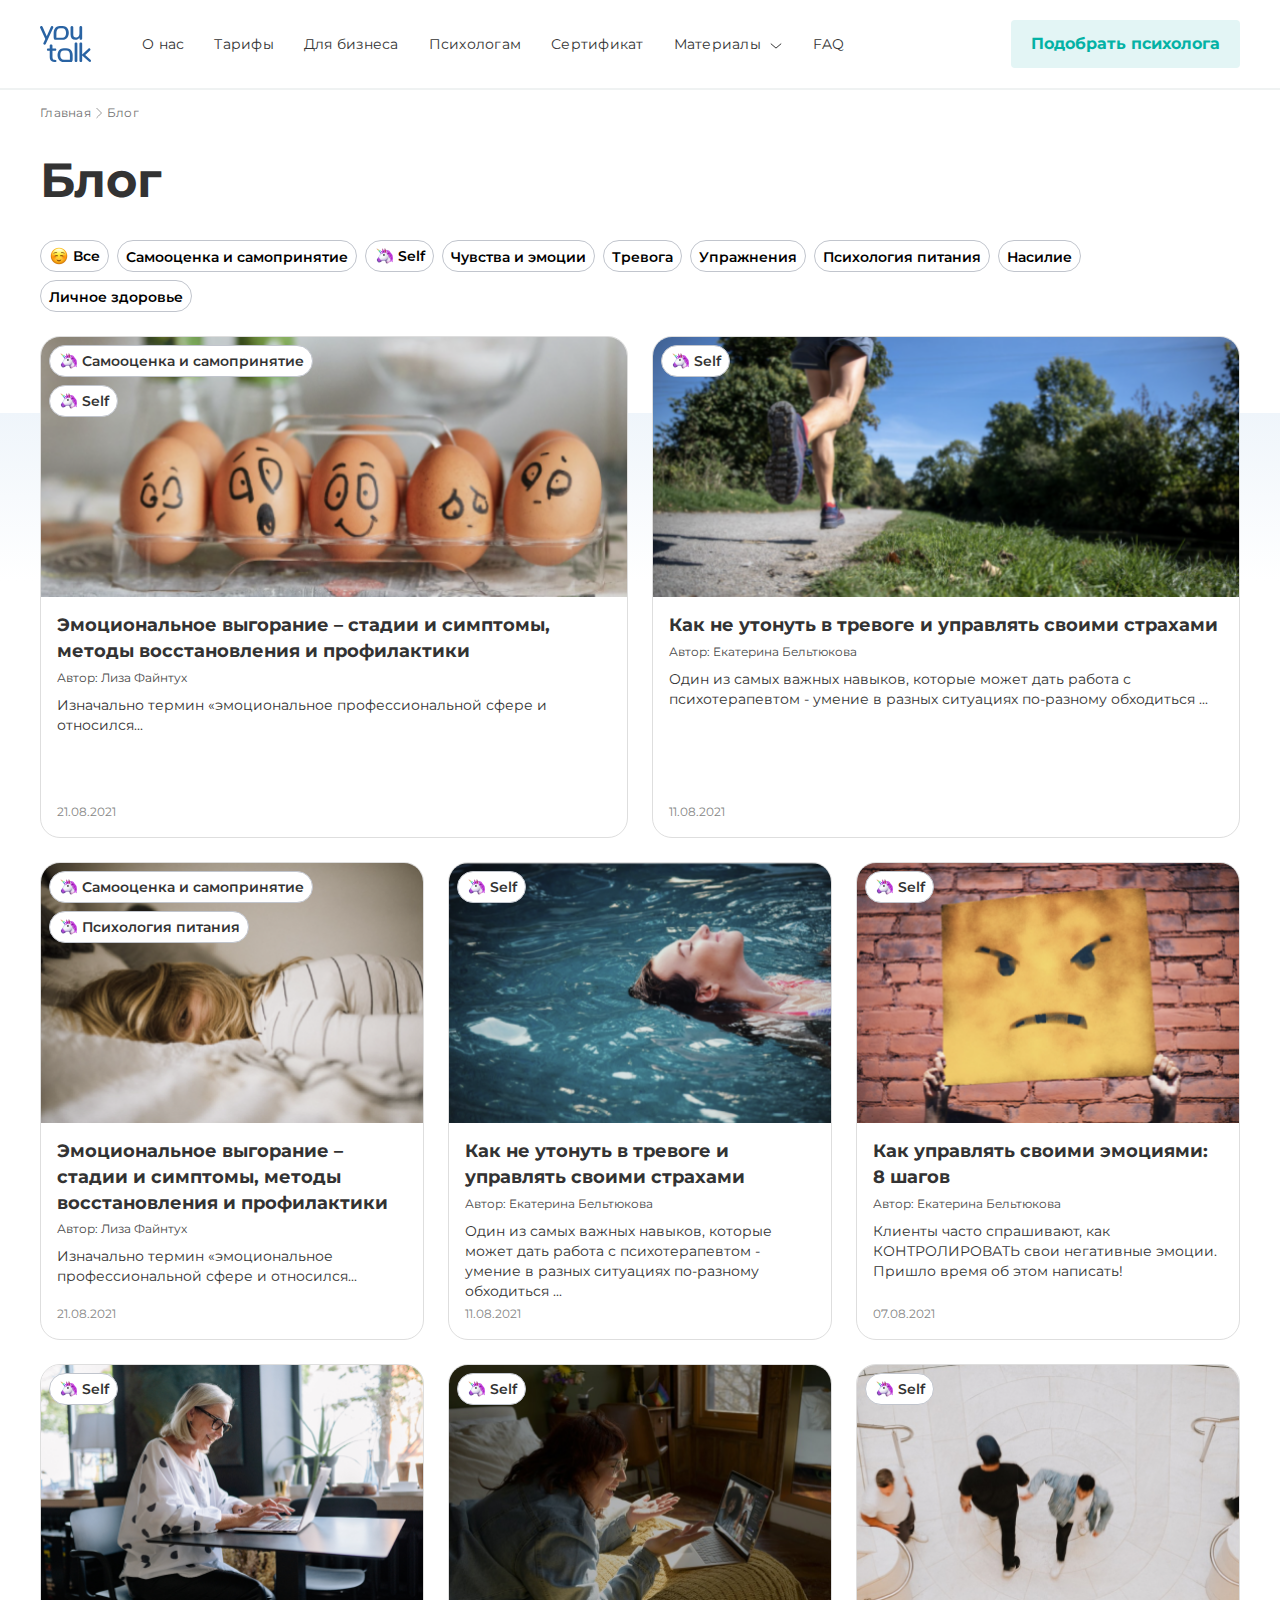
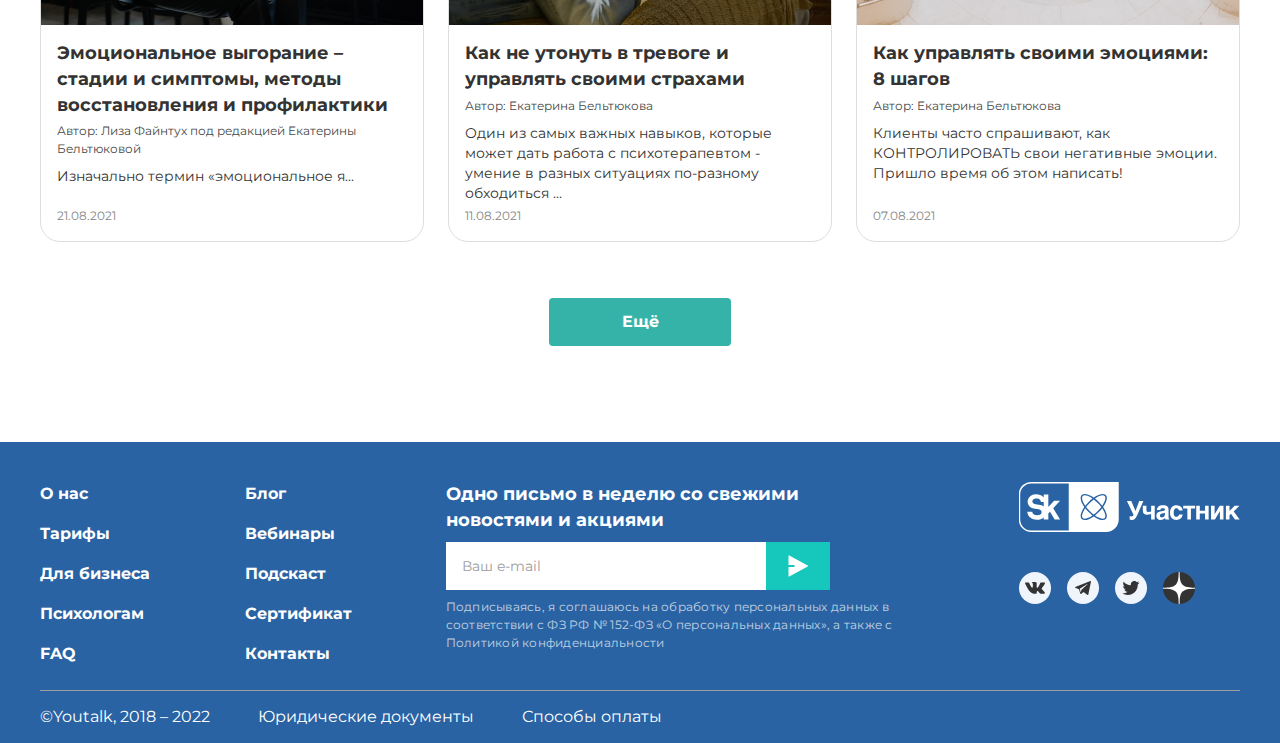
==== commit 38169902: "Переделаны стили главной страницы секции cards" ====
--- a/index.html
+++ b/index.html
@@ -45,9 +45,17 @@
                 <button class="filter__item item-filter">Насилие</button>
                 <button class="filter__item item-filter">Личное здоровье</button>
             </div>
-            <div class="cards-big">
-                <a href="article-one.html" class="cards-big__item card">
-                    <div class="card__img"><img src="img/first-page/main/pic-big1.png" alt="десяток яиц с нарисованными рожицами"></div>
+            <div class="cards">
+                <a href="article-one.html" class="cards__item_big card">
+                    <div class="card__img">
+                        <picture>
+                            <source srcset="img/first-page/main/pic-big1-1024.png" media="(max-width: 1024px)">
+                            <source srcset="img/first-page/main/pic-big1-768.png" media="(max-width: 769px)">
+                            <source srcset="img/first-page/main/pic-big1-414.png" media="(max-width: 415px)">
+                            <source srcset="img/first-page/main/pic-big1-320.png" media="(max-width: 321px)">
+                            <img src="img/first-page/main/pic-big1.png" alt="десяток яиц с нарисованными рожицами">
+                        </picture>
+                    </div>
                     <div class="card__content">
                         <h3 class="card__title">Эмоциональное выгорание – стадии и симптомы, методы восстановления и профилактики</h3>
                         <div class="card__autor">Автор: Лиза Файнтух</div>
@@ -57,7 +65,7 @@
                     <div class="card__filter-first item-filter item-filter_double"><img src="img/first-page/main/horse-icon.svg" alt="head of horse icon">Самооценка и самопринятие</div>
                     <div class="card__filter-second item-filter item-filter_double"><img src="img/first-page/main/horse-icon.svg" alt="head of horse icon">Self</div>
                 </a>
-                <a href="article-two.html.html" class="cards-big__item card">
+                <a href="article-two.html" class="cards__item_big card">
                     <div class="card__img"><img src="img/first-page/main/pic-big2.png" alt="ноги бегущего по тропинке среди зеленых кустов человека"></div>
                     <div class="card__content">
                         <h3 class="card__title">Как не утонуть в тревоге и управлять своими страхами</h3>
@@ -67,8 +75,6 @@
                     </div>
                     <div class="card__filter-first item-filter item-filter_double"><img src="img/first-page/main/horse-icon.svg" alt="head of horse icon">Self</div>
                 </a>
-            </div>
-            <div class="cards">
                 <a href="article-three.html" class="cards__item card">
                     <div class="card__img"><img src="img/first-page/main/pic-small1.png" alt="женщина лежит на кровати лицом вниз"></div>
                     <div class="card__content">
--- a/css/style.css
+++ b/css/style.css
@@ -386,26 +386,33 @@
   margin-right: 4px;
 }
 
-.cards-big {
-  margin-bottom: 24px;
+/*cards*/
+.cards {
+  margin-bottom: 56px;
   display: grid;
-  grid-template-columns: repeat(auto-fit, minmax(358px, 1fr));
+  grid-template-columns: repeat(6, 1fr);
   gap: 24px;
 }
-.cards-big__item {
-  min-height: 499px;
+.cards__item {
+  grid-column: span 2;
+}
+.cards__item .card__content {
+  min-height: 216px;
+}
+.cards__item_big {
+  grid-column: span 3;
+}
+.cards__item_big .card__content {
+  min-height: 240px;
 }
 
 .card {
   position: relative;
+  display: grid;
+  grid-template-columns: 1fr;
+  grid-template-rows: 260px 1fr;
   border: 1px solid #DEDEDE;
-  border-radius: 16px;
-  overflow: hidden;
-  display: flex;
-  flex-direction: column;
-}
-.card__img {
-  flex: 0 1 260px;
+  border-radius: 20px;
   overflow: hidden;
 }
 .card__img img {
@@ -413,17 +420,11 @@
   height: 100%;
   -o-object-fit: cover;
      object-fit: cover;
-  -o-object-position: center;
-     object-position: center;
 }
 .card__content {
   padding: 16px;
-  flex: 1 1 auto;
   display: flex;
   flex-direction: column;
-}
-.card__body {
-  height: 100%;
 }
 .card__title {
   margin-bottom: 4px;
@@ -431,41 +432,31 @@
   line-height: 144%;
   font-weight: 700;
 }
-.card__autor, .card__date {
+.card__autor {
   margin-bottom: 8px;
   font-size: 0.75rem;
   line-height: 150%;
-  letter-spacing: 0.25px;
   color: #494949;
 }
 .card__text {
-  margin-bottom: 20px;
-  flex: 1 1 auto;
   font-size: 0.875rem;
   line-height: 143%;
 }
-.card__filter-first, .card__filter-second {
+.card__date {
+  margin-top: auto;
+  font-size: 0.75rem;
+  line-height: 150%;
+  color: #868686;
+}
+.card__filter-first {
   position: absolute;
+  top: 8px;
   left: 8px;
-  width: -moz-fit-content;
-  width: fit-content;
-  background-color: rgba(255, 255, 255, 0.7);
-}
-.card__filter-first {
-  top: 8px;
 }
 .card__filter-second {
+  position: absolute;
   top: 48px;
-}
-
-.cards {
-  margin-bottom: 56px;
-  display: grid;
-  grid-template-columns: repeat(auto-fit, minmax(283px, 1fr));
-  gap: 24px;
-}
-.cards__item {
-  min-height: 475px;
+  left: 8px;
 }
 
 .button-green {
@@ -496,19 +487,35 @@
   .cards {
     margin-bottom: 35px;
   }
-  .cards .card__img {
-    flex: 0 1 206px;
+  .cards__item {
+    grid-template-rows: 206px 1fr;
   }
 }
 @media (max-width: 768px) {
   .main {
     padding: 16px 0 55px;
   }
-  .cards-big .card__img {
-    flex: 0 1 404px;
-  }
   .cards {
     margin-bottom: 33px;
+  }
+  .cards__item {
+    grid-column: span 3;
+  }
+  .cards__item_big {
+    grid-column: span 6;
+    grid-template-rows: 404px 1fr;
+  }
+  .cards__item_big .card__content {
+    min-height: 196px;
+  }
+}
+@media (max-width: 600px) {
+  .cards__item {
+    grid-column: span 6;
+    grid-template-rows: 290px 1fr;
+  }
+  .cards__item_big {
+    grid-template-rows: 290px 1fr;
   }
 }
 @media (max-width: 414px) {
@@ -535,15 +542,17 @@
     min-width: -moz-fit-content;
     min-width: fit-content;
   }
-  .cards-big {
-    grid-template-columns: 1fr;
-  }
-  .cards-big .card__img {
-    flex: 0 1 206px;
-  }
   .cards {
-    grid-template-columns: 1fr;
     margin-bottom: 28px;
+  }
+  .cards__item {
+    grid-template-rows: 206px 1fr;
+  }
+  .cards__item_big {
+    grid-template-rows: 206px 1fr;
+  }
+  .cards__item_big .card__content {
+    min-height: 256px;
   }
 }
 @media (max-width: 320px) {
